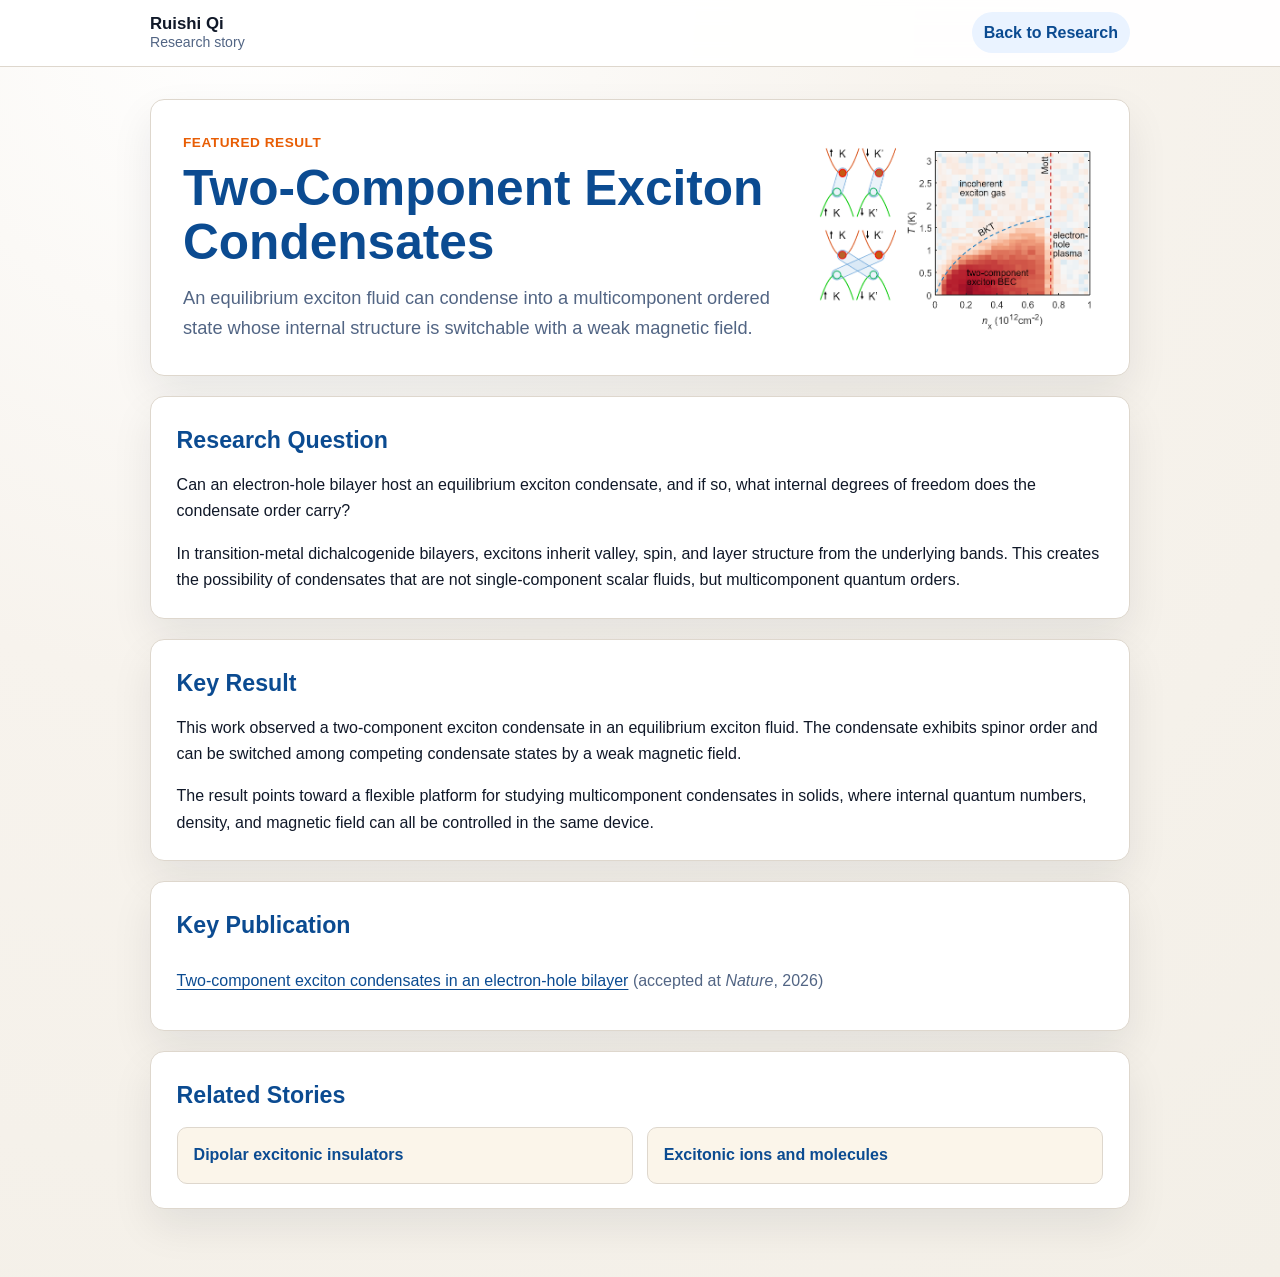
==== research/condensate.html @ cfb347f5 "Initial homepage publish" ====
<!DOCTYPE html>
<html lang="en">
<head>
  <meta charset="UTF-8" />
  <meta name="viewport" content="width=device-width, initial-scale=1.0" />
  <meta name="format-detection" content="telephone=no" />
  <title>Two-Component Exciton Condensates | Ruishi Qi</title>
  <link rel="stylesheet" href="research-detail.css" />
</head>
<body>
<header>
  <div class="container nav">
    <div class="brand">
      <strong>Ruishi Qi</strong>
      <span>Research story</span>
    </div>
    <a class="back-link" href="../index.html#research">Back to Research</a>
  </div>
</header>

<main class="container">
  <section class="hero">
    <div>
      <p class="hero-eyebrow">Featured result</p>
      <h1>Two-Component Exciton Condensates</h1>
      <p class="lede">An equilibrium exciton fluid can condense into a multicomponent ordered state whose internal structure is switchable with a weak magnetic field.</p>
    </div>
    <img src="../images/condensate.png" alt="Phase diagram and valley structure for a two-component exciton condensate" />
  </section>

  <section class="card">
    <h2>Research Question</h2>
    <p>Can an electron-hole bilayer host an equilibrium exciton condensate, and if so, what internal degrees of freedom does the condensate order carry?</p>
    <p>In transition-metal dichalcogenide bilayers, excitons inherit valley, spin, and layer structure from the underlying bands. This creates the possibility of condensates that are not single-component scalar fluids, but multicomponent quantum orders.</p>
  </section>

  <section class="card">
    <h2>Key Result</h2>
    <p>This work observed a two-component exciton condensate in an equilibrium exciton fluid. The condensate exhibits spinor order and can be switched among competing condensate states by a weak magnetic field.</p>
    <p>The result points toward a flexible platform for studying multicomponent condensates in solids, where internal quantum numbers, density, and magnetic field can all be controlled in the same device.</p>
  </section>

  <section class="card">
    <h2>Key Publication</h2>
    <ul class="link-list">
      <li><a href="https://arxiv.org/abs/2603.15443" target="_blank">Two-component exciton condensates in an electron-hole bilayer</a> <span class="journal">(accepted at <em>Nature</em>, 2026)</span></li>
    </ul>
  </section>

  <section class="card">
    <h2>Related Stories</h2>
    <div class="next-grid">
      <a class="next-card" href="excitonic-insulator.html">Dipolar excitonic insulators</a>
      <a class="next-card" href="trions-biexcitons.html">Excitonic ions and molecules</a>
    </div>
  </section>
</main>
</body>
</html>
---- research/research-detail.css ----
:root {
  --accent: #0b4b91;
  --accent-soft: #eaf3ff;
  --accent-secondary: #e85d04;
  --ink: #101828;
  --muted: #526584;
  --line: #ded7cd;
  --bg: #f7f3ed;
  --surface: #ffffff;
  --surface-warm: #fbf5ea;
  --radius: 14px;
  --shadow: 0 18px 42px rgba(16, 24, 40, 0.08);
  --maxw: 980px;
}

* { box-sizing: border-box; }

body {
  margin: 0;
  color: var(--ink);
  background: radial-gradient(circle at 20% 0%, #fff 0, var(--bg) 42%, #f3efe7 100%);
  font-family: "Inter", "Segoe UI", Arial, sans-serif;
  line-height: 1.65;
}

a {
  color: var(--accent);
  text-decoration-thickness: 1px;
  text-underline-offset: 0.18em;
}

a:hover { color: var(--accent-secondary); }

.container {
  width: min(100% - 2rem, var(--maxw));
  margin: 0 auto;
}

header {
  position: sticky;
  top: 0;
  z-index: 10;
  background: rgba(255, 255, 255, 0.92);
  border-bottom: 1px solid var(--line);
  backdrop-filter: blur(14px);
}

.nav {
  display: flex;
  align-items: center;
  justify-content: space-between;
  gap: 1rem;
  min-height: 4.1rem;
}

.brand {
  display: grid;
  line-height: 1.25;
}

.brand strong {
  font-size: 1.05rem;
}

.brand span {
  color: var(--muted);
  font-size: 0.88rem;
}

.back-link {
  display: inline-flex;
  align-items: center;
  border-radius: 999px;
  padding: 0.45rem 0.75rem;
  background: var(--accent-soft);
  color: var(--accent);
  font-weight: 650;
  text-decoration: none;
  white-space: nowrap;
}

main {
  padding: 2rem 0 3rem;
}

.hero {
  display: grid;
  grid-template-columns: minmax(0, 1fr) 18rem;
  gap: 2rem;
  align-items: center;
  padding: 2rem;
  margin-bottom: 1.25rem;
  background: var(--surface);
  border: 1px solid var(--line);
  border-radius: var(--radius);
  box-shadow: var(--shadow);
}

.hero-eyebrow {
  margin: 0 0 0.5rem;
  color: var(--accent-secondary);
  font-size: 0.85rem;
  font-weight: 750;
  text-transform: uppercase;
  letter-spacing: 0.04em;
}

h1 {
  margin: 0 0 0.85rem;
  color: var(--accent);
  font-size: clamp(2rem, 4vw, 3.1rem);
  line-height: 1.08;
  letter-spacing: 0;
}

.lede {
  margin: 0;
  color: var(--muted);
  font-size: 1.14rem;
  line-height: 1.65;
}

.hero img {
  width: 100%;
  display: block;
  border-radius: 10px;
}

.card {
  padding: 1.5rem 1.6rem;
  margin-bottom: 1.25rem;
  background: var(--surface);
  border: 1px solid var(--line);
  border-radius: var(--radius);
  box-shadow: var(--shadow);
}

h2 {
  margin: 0 0 0.8rem;
  color: var(--accent);
  font-size: 1.45rem;
  font-weight: 600;
}

p {
  margin: 0 0 1rem;
}

p:last-child { margin-bottom: 0; }

.link-list {
  list-style: none;
  padding: 0;
  margin: 0;
}

.link-list li {
  padding: 0.7rem 0;
  border-top: 1px solid var(--line);
}

.link-list li:first-child { border-top: none; }

.journal {
  color: var(--muted);
}

.next-grid {
  display: grid;
  grid-template-columns: repeat(2, minmax(0, 1fr));
  gap: 0.85rem;
}

.next-card {
  display: block;
  padding: 0.9rem 1rem;
  border: 1px solid var(--line);
  border-radius: 10px;
  background: var(--surface-warm);
  color: var(--accent);
  font-weight: 650;
  text-decoration: none;
}

@media (max-width: 720px) {
  .nav {
    align-items: flex-start;
    flex-direction: column;
    padding: 0.75rem 0;
  }

  .hero {
    grid-template-columns: 1fr;
    padding: 1.3rem;
  }

  .hero img {
    max-width: 19rem;
    margin: 0 auto;
  }

  .next-grid {
    grid-template-columns: 1fr;
  }
}
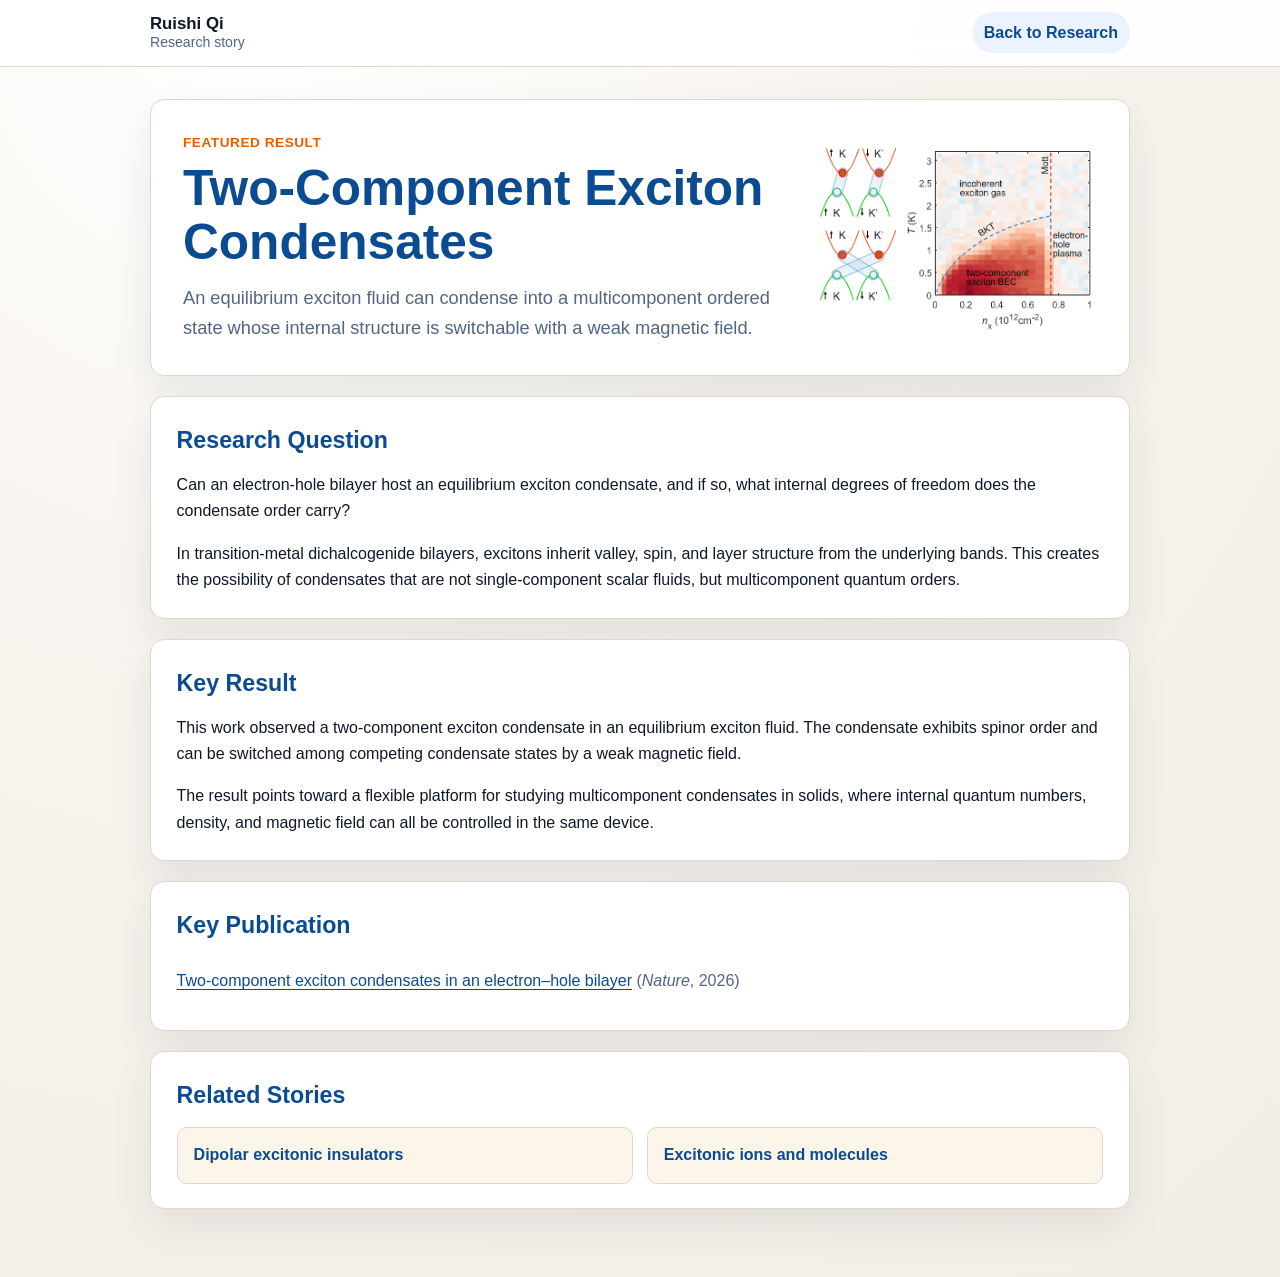
==== commit 04b3f8cd: "Update homepage content" ====
--- a/research/condensate.html
+++ b/research/condensate.html
@@ -43,7 +43,7 @@
   <section class="card">
     <h2>Key Publication</h2>
     <ul class="link-list">
-      <li><a href="https://arxiv.org/abs/2603.15443" target="_blank">Two-component exciton condensates in an electron-hole bilayer</a> <span class="journal">(accepted at <em>Nature</em>, 2026)</span></li>
+      <li><a href="https://www.nature.com/articles/s41586-026-10636-y" target="_blank">Two-component exciton condensates in an electron–hole bilayer</a> <span class="journal">(<em>Nature</em>, 2026)</span></li>
     </ul>
   </section>
 
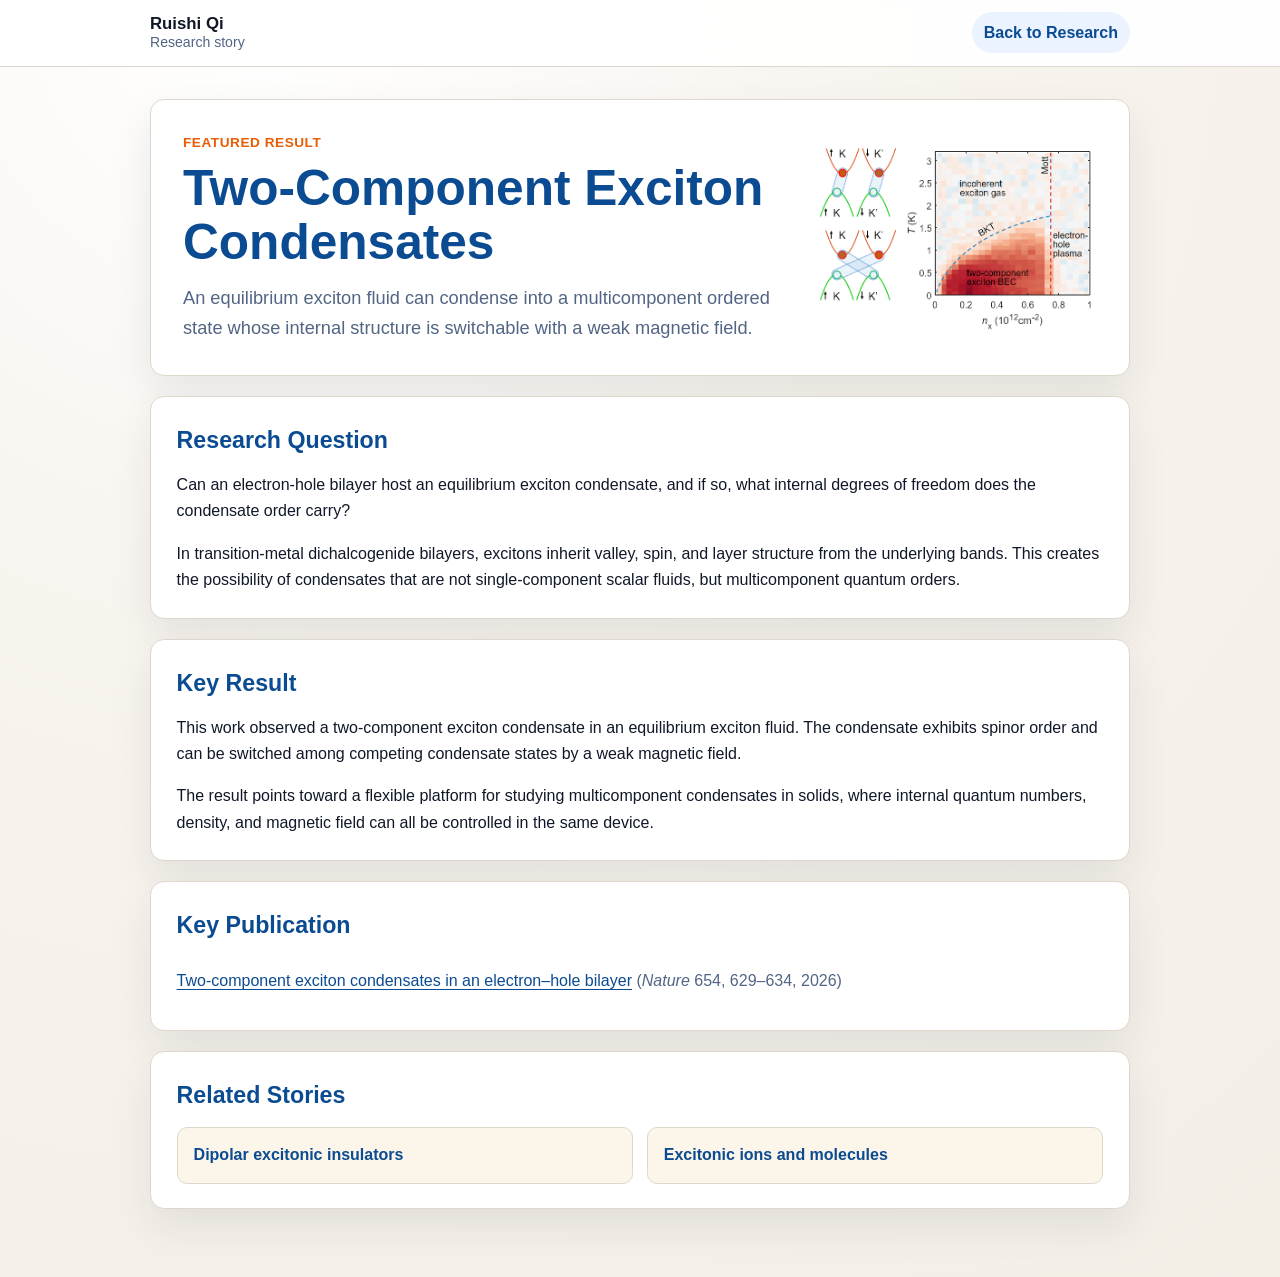
==== commit 5207311c: "Update homepage" ====
--- a/research/condensate.html
+++ b/research/condensate.html
@@ -43,7 +43,7 @@
   <section class="card">
     <h2>Key Publication</h2>
     <ul class="link-list">
-      <li><a href="https://www.nature.com/articles/s41586-026-10636-y" target="_blank">Two-component exciton condensates in an electron–hole bilayer</a> <span class="journal">(<em>Nature</em>, 2026)</span></li>
+      <li><a href="https://www.nature.com/articles/s41586-026-10636-y" target="_blank">Two-component exciton condensates in an electron–hole bilayer</a> <span class="journal">(<em>Nature</em> 654, 629–634, 2026)</span></li>
     </ul>
   </section>
 
